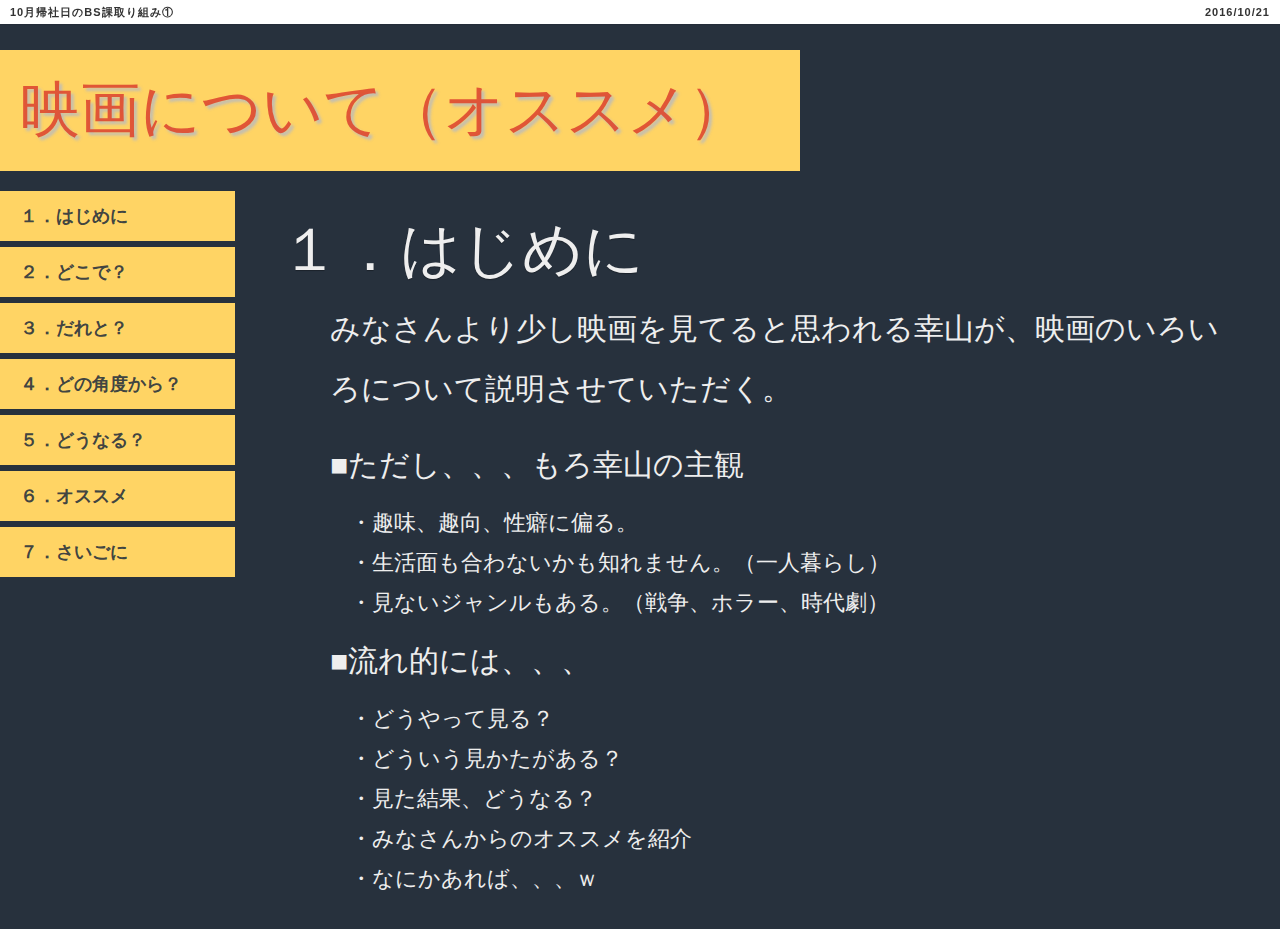
==== index.html @ 2b354aaf "修正" ====
<!DOCTYPE html>
<!--[if lt IE 7 ]> <html class="ie ie6 no-js" lang="en"> <![endif]-->
<!--[if IE 7 ]>    <html class="ie ie7 no-js" lang="en"> <![endif]-->
<!--[if IE 8 ]>    <html class="ie ie8 no-js" lang="en"> <![endif]-->
<!--[if IE 9 ]>    <html class="ie ie9 no-js" lang="en"> <![endif]-->
<!--[if gt IE 9]><!--><html class="no-js" lang="en"><!--<![endif]-->
	<head>
		<meta charset="UTF-8" />
		<meta http-equiv="X-UA-Compatible" content="IE=edge,chrome=1"> 
		<title>映画について（オススメ）</title>
		<meta name="viewport" content="width=device-width, initial-scale=1.0"> 
		<meta name="description" content="" />
		<meta name="keywords" content="" />
		<meta name="author" content="Your name" />
		<link rel="shortcut icon" href="../favicon.ico"> 
		<link rel="stylesheet" type="text/css" href="css/demo.css" />
		<link rel="stylesheet" type="text/css" href="css/style.css" />
		<link href='http://fonts.googleapis.com/css?family=Electrolize' rel='stylesheet' type='text/css' />
		<link href='http://fonts.googleapis.com/css?family=Alegreya' rel='stylesheet' type='text/css' />
		<link href='http://fonts.googleapis.com/css?family=Eczar' rel='stylesheet' type='text/css' />
	</head>
	<body>
		<!-- Codrops top bar -->
		<div class="codrops-top">
			<a href="index.html">
				<strong>10月帰社日のBS課取り組み①</strong>
			</a>
			<span class="right">
				<a href="index.html">
					<strong>2016/10/21</strong>
				</a>
			</span>
			<div class="clr"></div>
		</div><!--/ Codrops top bar -->
				
		<!-- Home -->
		<div id="home" class="content">
			<h2>１．はじめに</h2>
			<p>みなさんより少し映画を見てると思われる幸山が、映画のいろいろについて説明させていただく。</p><br>
			<p>■ただし、、、もろ幸山の主観</p><br>
			<p2>・趣味、趣向、性癖に偏る。</p2><br>
			<p2>・生活面も合わないかも知れません。（一人暮らし）</p2><br>
			<p2>・見ないジャンルもある。（戦争、ホラー、時代劇）</p2><br>
			<p>■流れ的には、、、</p><br>
			<p2>・どうやって見る？</p2><br>
			<p2>・どういう見かたがある？</p2><br>
			<p2>・見た結果、どうなる？</p2><br>
			<p2>・みなさんからのオススメを紹介</p2><br>
			<p2>・なにかあれば、、、ｗ</p2><br>
		</div>
		<!-- /Home -->

		<!-- Menu1 -->
		<div id="menu1" class="panel">
			<div class="content">
				<h2>２．どこで？</h2>
				<p>■ああああああ</p><br>
				<p2>・ほにゃららだよね？</p2><br>
			</div>
		</div>
		<!-- /Menu1 -->

		<!-- Menu2 -->
		<div id="menu2" class="panel">
			<div class="content">
				<h2>３．だれと？</h2>
				<p>■ああああああ</p><br>
				<p2>・ほにゃららだよね？</p2><br>
			</div>
		</div>
		<!-- /Menu2 -->

		<!-- Menu3 -->
		<div id="menu3" class="panel">
			<div class="content">
				<h2>４．どの角度から？</h2>
				<p>■ああああああ</p><br>
				<p2>・ほにゃららだよね？</p2><br>
			</div>
		</div>
		<!-- /Menu3 -->

		<!-- Menu4 -->
		<div id="menu4" class="panel">
			<div class="content">
				<h2>５．どうなる？</h2>
				<p>■ああああああ</p><br>
				<p2>・ほにゃららだよね？</p2><br>
			</div>
		</div>
		<!-- /Menu4 -->

		<!-- Menu5 -->
		<div id="menu5" class="panel">
			<div class="content">
				<h2>６．オススメ</h2>
				<p>■小形さん</p><br>
				<table class="brwsr2">
					<tbody>
						<tr>
							<th>タイトル</th>
							<td class="head">ジャンル</td>
							<td class="head">ストーリー</td>
							<td class="head">見た感想</td>
							<td class="head">備考</td>
						</tr>
						<tr>
							<td class="bar" colspan="5"></td>
						</tr>
						<tr>
							<th>君を忘れない</th>
							<td class="data">戦争映画</td>
							<td class="data"></td>
							<td class="data">キャストがキムタクや松村というあり得ない構成だが、意外と泣ける。個人的にはキムタクや松村の演技で泣いたことがショックでしばらくボー然としていた。</td>
							<td class="data"></td>
						</tr>
						<tr>
							<td class="bar" colspan="5"></td>
						</tr>
						<tr>
							<th>パコと魔法の絵本</th>
							<td class="data">ファンタジー？</td>
							<td class="data">半分ギャグのような映画、、、</td>
							<td class="data">キャスト1回見ている間に3，4回泣いたのは初めて。</td>
							<td class="data"></td>
						</tr>
					</tbody>
				</table>
				<br>
				<p>■山本さん</p><br>
				<table class="brwsr2">
					<tbody>
						<tr>
							<th>タイトル</th>
							<td class="head">ジャンル</td>
							<td class="head">ストーリー</td>
							<td class="head">見た感想</td>
							<td class="head">備考</td>
						</tr>
						<tr>
							<td class="bar" colspan="5"></td>
						</tr>
						<tr>
							<th>スタートレック Beyond</th>
							<td class="data">SFもの</td>
							<td class="data">不明www</td>
							<td class="data">まだ見ていません。というか来週から始まる映画です。スタートレックは好きでドラマから映画まで見ていました。前回のスター・トレック イントゥ・ダークネスから監督がJ・J・エイブラムスになり特に面白みが増しました。恐らくこの映画は予備知識がなくてもわかると思うので、ぜひ見てみてほしいですね。僕は必ず映画館で観ます!!!</td>
							<td class="data"></td>
						</tr>
					</tbody>
				</table>
				<br>
				<p>■鈴木さん（事務）</p><br>
				<table class="brwsr2">
					<tbody>
						<tr>
							<th>タイトル</th>
							<td class="head">ジャンル</td>
							<td class="head">ストーリー</td>
							<td class="head">見た感想</td>
							<td class="head">備考</td>
						</tr>
						<tr>
							<td class="bar" colspan="5"></td>
						</tr>
						<tr>
							<th>マレフィセント</th>
							<td class="data">ファンタジー？</td>
							<td class="data">眠れる森の美女の悪役マレフィセント目線で描いた物語</td>
							<td class="data">視点を変えると違った事も見えてくる、悪役に実は真実があったというのが個人的にお気に入り。</td>
							<td class="data"></td>
						</tr>
						<tr>
							<td class="bar" colspan="5"></td>
						</tr>
						<tr>
							<th>告白</th>
							<td class="data">ミステリー</td>
							<td class="data">ある教師が担任のクラスで、自分の子供を殺した犯人がこのクラスにいる、という告白から話が始まり心理的に事が進んでいく話。</td>
							<td class="data">精神的に怖いの一言。道徳的に考えされられる話だったけど、それに恐怖も加わって、見た後の疲労感が半端ない。</td>
							<td class="data"></td>
						</tr>
						<tr>
							<td class="bar" colspan="5"></td>
						</tr>
						<tr>
							<th>ディパーテッド</th>
							<td class="data">アクション？</td>
							<td class="data">警察のスパイとマフィアのスパイが互いに潜入する中、互いの存在に気付き始め、身を守る為スパイを探っていくという話。</td>
							<td class="data">ずっとハラハラしながら見ていたので、その緊張感が面白かった。</td>
							<td class="data"></td>
						</tr>
						<tr>
							<td class="bar" colspan="5"></td>
						</tr>
						<tr>
							<th>おくりびと</th>
							<td class="data">ヒューマン？</td>
							<td class="data">納棺師に転職した主人公が、仕事を通して人々の生や死に関わっていく話。</td>
							<td class="data">生きている事と死ぬ事について考えさせられた。納棺師を意識した事がなかったのでちょっと垣間見れたのがよかった。</td>
							<td class="data"></td>
						</tr>
					</tbody>
				</table>
				<br>
				<p>■川名さん</p><br>
				<table class="brwsr2">
					<tbody>
						<tr>
							<th>タイトル</th>
							<td class="head">ジャンル</td>
							<td class="head">ストーリー</td>
							<td class="head">見た感想</td>
							<td class="head">備考</td>
						</tr>
						<tr>
							<td class="bar" colspan="5"></td>
						</tr>
						<tr>
							<th>シン・ゴジラ</th>
							<td class="data">SF?</td>
							<td class="data">巨大未確認生物が東京を破壊するので何とかします。</td>
							<td class="data">今の日本にゴジラが出たらこんな感じだろうな？というのがリアルでした。</td>
							<td class="data"></td>
					</tbody>
				</table>
				<br>
				<p>■久保田くん</p><br>
				<table class="brwsr2">
					<tbody>
						<tr>
							<th>タイトル</th>
							<td class="head">ジャンル</td>
							<td class="head">ストーリー</td>
							<td class="head">見た感想</td>
							<td class="head">備考</td>
						</tr>
						<tr>
							<td class="bar" colspan="5"></td>
						</tr>
						<tr>
							<th>マイ・インターン（アン・ハサウェイ主演）</th>
							<td class="data">ヒューマン？</td>
							<td class="data">急成長するネット通販会社に高齢者がインターンシップするお話し。最初は遠ざけられていた高齢者が、後々、すごい活躍をみせる。</td>
							<td class="data">癒やされる。清々しくなる。自分も頑張るか！と思うようになる。アクション映画のように、迫力あるシーンや、大切なひとが亡くなるシーンが無いのに、感動してしまう作品。</td>
							<td class="data"></td>
						</tr>
					</tbody>
				</table>
				<br>
				<p>■池本さん</p><br>
				<table class="brwsr2">
					<tbody>
						<tr>
							<th>タイトル</th>
							<td class="head">ジャンル</td>
							<td class="head">ストーリー</td>
							<td class="head">見た感想</td>
							<td class="head">備考</td>
						</tr>
						<tr>
							<td class="bar" colspan="5"></td>
						</tr>
						<tr>
							<th>うしじまくん</th>
							<td class="data">闇金</td>
							<td class="data">闇金業者が底辺にお金を貸す話。</td>
							<td class="data">債務者になりたくない。ギャンブルはこわい。お金は大事。人間はどん欲だ。</td>
							<td class="data"></td>
						</tr>
						<tr>
							<td class="bar" colspan="5"></td>
						</tr>
						<tr>
							<th>パヒューム</th>
							<td class="data">香水</td>
							<td class="data">鼻がよすぎる人が香水に憑りつかれる話。最終的には人間を香水の材料にしてしまう。美女を使った香水は最高級のもので、つけるとすべての人が従うようになる。</td>
							<td class="data">人間はどん欲だ。</td>
							<td class="data"></td>
						</tr>
						<tr>
							<td class="bar" colspan="5"></td>
						</tr>
						<tr>
							<th>華麗なるギャツビー</th>
							<td class="data">大富豪、ラブストーリー</td>
							<td class="data">嘘だらけの大富豪が好きな人のために生きるが、世間体やお金の力に負けてしまう話。</td>
							<td class="data">人間はどん欲だ。</td>
							<td class="data"></td>
						</tr>
					</tbody>
				</table>
				<br>
				<p>■幸山</p><br>
				<table class="brwsr2">
					<tbody>
						<tr>
							<th>タイトル</th>
							<td class="head">ジャンル</td>
							<td class="head">ストーリー</td>
							<td class="head">見た感想</td>
							<td class="head">備考</td>
						</tr>
						<tr>
							<td class="bar" colspan="5"></td>
						</tr>
						<tr>
							<th>aaaaaaaaaaaaaaaaaa</th>
							<td class="data">aaaaaaaaaaaaaaaaaa</td>
							<td class="data">aaaaaaaaaaaaaaaaaa</td>
							<td class="data">aaaaaaaaaaaaaaaaaa</td>
							<td class="data">aaaaaaaaaaaaaaaaaa</td>
						</tr>
						<tr>
							<td class="bar" colspan="5"></td>
						</tr>
						<tr>
							<th>aaaaaaaaaaaaaaaaaa</th>
							<td class="data">aaaaaaaaaaaaaaaaaa</td>
							<td class="data">aaaaaaaaaaaaaaaaaa</td>
							<td class="data">aaaaaaaaaaaaaaaaaa</td>
							<td class="data">aaaaaaaaaaaaaaaaaa</td>
						</tr>
					</tbody>
				</table>
			</div>
		</div>
		<!-- /Menu5 -->

		<!-- Menu6 -->
		<div id="menu6" class="panel">
			<div class="content">
				<h2>７．さいごに</h2>
				<p>■ああああああ</p><br>
				<p2>・ほにゃららだよね？</p2><br>
			</div>
		</div>
		<!-- /Menu6 -->

		<!-- Header with Navigation -->
		<div id="header">
			<h1>映画について（オススメ）</h1>
			<ul id="navigation">
				<li><a id="link-home" href="#home">１．はじめに</a></li>
				<li><a id="link-menu1" href="#menu1">２．どこで？</a></li>
				<li><a id="link-menu2" href="#menu2">３．だれと？</a></li>
				<li><a id="link-menu3" href="#menu3">４．どの角度から？</a></li>
				<li><a id="link-menu4" href="#menu4">５．どうなる？</a></li>
				<li><a id="link-menu5" href="#menu5">６．オススメ</a></li>
				<li><a id="link-menu6" href="#menu6">７．さいごに</a></li>
			</ul>
		</div>

	</body>
</html>
---- css/demo.css ----
@CHARSET "utf-8";

/* CSS reset */
body,div,dl,dt,dd,ul,ol,li,h1,h2,h3,h4,h5,h6,pre,form,fieldset,input,textarea,p,blockquote,th,td { 
	margin:0;
	padding:0;
}
html,body {
	margin:0;
	padding:0;
}
table {
	border-collapse:collapse;
	border-spacing:0;
}
fieldset,img { 
	border:0;
}
input{
	border:1px solid #b0b0b0;
	padding:3px 5px 4px;
	color:#979797;
	width:190px;
}
address,caption,cite,code,dfn,th,var {
	font-style:normal;
	font-weight:normal;
}
ol,ul {
	list-style:none;
}
caption,th {
	text-align:left;
}
h1,h2,h3,h4,h5,h6 {
	font-size:100%;
	font-weight:normal;
}
q:before,q:after {
	content:'';
}
abbr,acronym { border:0;
}
/* General Demo Style */
body{
/*
	font-family: 'Eczar', '刻明朝 Regular', Meiryo UI, Arial, sans-serif;
	font-family: 'Eczar', 'ほのかアンティーク丸', Meiryo UI, Arial, sans-serif;
*/
	font-family: Meiryo UI, Arial, sans-serif;
	font-weight: 500;
	font-size: 15px;
	color: #fff;
}
a{
	text-decoration: none;
}
.clr{
	clear: both;
}
/* Top Bar Style */
.codrops-top{
	line-height: 24px;
	font-size: 11px;
	background: rgba(255, 255, 255, 1);
	text-transform: uppercase;
	z-index: 9999;
	position: fixed;
	top: 0px;
	left: 0px;
	width: 100%;
	height: 24px;
	box-shadow: 1px 0px 2px rgba(0,0,0,0.2);
	-webkit-animation: slideOut 0.5s ease-in-out 0.3s backwards;
	-moz-animation: slideOut 0.5s ease-in-out 0.3s backwards;
	-o-animation: slideOut 0.5s ease-in-out 0.3s backwards;
	-ms-animation: slideOut 0.5s ease-in-out 0.3s backwards;
	animation: slideOut 0.5s ease-in-out 0.3s backwards;
}
.codrops-top a{
	padding: 0px 10px;
	letter-spacing: 1px;
	color: #333;
	text-shadow: 0px 1px 1px #fff;
	display: block;
	float: left;
}
.codrops-top a:hover{
	background: #fff;
}
.codrops-top span.right{
	float: right;
}
.codrops-top span.right a{
	float: left;
	display: block;
}
/* Demo Buttons */
#codrops-demos{
    position: fixed;
	z-index: 2000;
	top: 50px;
	right: 50px;
}
#codrops-demos a{
    display: inline-block;
	font-size: 12px;
	width: 60px;
	height: 24px;
	color: #000;
	line-height: 24px;
	text-align: center;
	box-shadow: 1px 1px 2px rgba(0,0,0,0.2);
	background: rgba(255,255,255,0.9);
	text-transform: uppercase;
}
#codrops-demos a:hover{
	background: #ddd;
	color: #000;
}
#codrops-demos a.current-demo,
#codrops-demos a.current-demo:hover{
	background: #000;
	color: #fff;
	cursor: default;
}
@-webkit-keyframes slideOut{
	0%{top:-30px; opacity: 0;}
	100%{top:0px; opacity: 1;}
}
@-moz-keyframes slideOut{
	0%{top:-30px; opacity: 0;}
	100%{top:0px; opacity: 1;}
}
@-o-keyframes slideOut{
	0%{top:-30px; opacity: 0;}
	100%{top:0px; opacity: 1;}
}
@-ms-keyframes slideOut{
	0%{top:-30px; opacity: 0;}
	100%{top:0px; opacity: 1;}
}
@keyframes slideOut{
	0%{top:-30px; opacity: 0;}
	100%{top:0px; opacity: 1;}
}
---- css/style.css ----
html, body {
	height:100%;
}
body {
	width: 100%;
	background: #27313D;
}
#header{
	position: absolute;
	z-index: 2000;
	width: 800px;
	top: 50px;
}
#header h1{
	font-size: 60px;
	font-weight: 400;
	color: rgba(222,72,48,0.9);
	text-shadow: 3px 3px 3px rgba(187,187,187,0.9);
	padding: 20px;
	background: #FFD464;
}
#navigation {
	margin-top: 20px;
	width: 235px;
	display:block;
	list-style:none;
	z-index:3;
}
#navigation a{
	display: block;
	background: #FFD464;
	line-height: 50px;
	padding: 0px 20px;
	margin-bottom: 6px;
	color: rgba(39,49,61,0.9);
	font-size: 18px;
	font-weight: bold;
}
#navigation a:hover {
	background: #FFD464;
}
.content{
	right: 40px;
	left: 280px;
	top: 50px;
	position: absolute;
	padding-bottom: 30px;
}
.content h2{
	font-size: 60px;
	padding: 10px 0px 0px 0px;
	margin-top: 150px;
	color: #EEEEEE;
	text-shadow: 0px 1px 1px rgba(0,0,0,0.3);
}
.content p{
	font-size: 30px;
	line-height: 60px;
	color: #EEEEEE;
	display: inline-block;
	background: 1253A4;
	padding: 5px 0px 5px 50px;
	margin: 3px 0px;
}
.content p2{
	font-size: 22px;
	line-height: 24px;
	color: #EEEEEE;
	display: inline-block;
	background: 1253A4;
	padding: 5px 0px 5px 70px;
	margin: 3px 0px;
}
.panel{
	min-width: 100%;
	height: 98%;
	overflow-y: auto;
	overflow-x: hidden;
	margin-top: -150%;
	position: absolute;
	background: #27313D;
	box-shadow: 0px 4px 7px rgba(0,0,0,0.6);
	z-index: 2;
	-webkit-transition: all .8s ease-in-out;
	-moz-transition: all .8s ease-in-out;
	-o-transition: all .8s ease-in-out;
	transition: all .8s ease-in-out;
}
.panel:target{
	margin-top: 0%;
	background-color: #27313D;
}
#home:target ~ #header #navigation #link-home{
	color: rgba(222,72,48,0.9);
	text-shadow: 2px 2px 2px rgba(187,187,187,0.9);
	background: #FFD464;
	font-weight: bold;
}
#menu1:target ~ #header #navigation #link-menu1{
	color: rgba(222,72,48,0.9);
	text-shadow: 2px 2px 2px rgba(187,187,187,0.9);
	background: #FFD464;
	font-weight: bold;
}
#menu2:target ~ #header #navigation #link-menu2{
	color: rgba(222,72,48,0.9);
	text-shadow: 2px 2px 2px rgba(187,187,187,0.9);
	background: #FFD464;
	font-weight: bold;
}
#menu3:target ~ #header #navigation #link-menu3{
	color: rgba(222,72,48,0.9);
	text-shadow: 2px 2px 2px rgba(187,187,187,0.9);
	background: #FFD464;
	font-weight: bold;
}
	color: rgba(222,72,48,0.9);
	text-shadow: 2px 2px 2px rgba(187,187,187,0.9);
	background: #FFD464;
	font-weight: bold;
}
#menu5:target ~ #header #navigation #link-menu5{
	color: rgba(222,72,48,0.9);
	text-shadow: 2px 2px 2px rgba(187,187,187,0.9);
	background: #FFD464;
	font-weight: bold;
}
#menu6:target ~ #header #navigation #link-menu6{
	color: rgba(222,72,48,0.9);
	text-shadow: 2px 2px 2px rgba(187,187,187,0.9);
	background: #FFD464;
	font-weight: bold;
}
#works {
	padding: 15px 0px;
}
#works li{
	display: inline;
}
#works li a{
	padding-right: 10px;
}
#works img {
	box-shadow: 1px 1px 2px rgba(0,0,0,0.3);
	padding: 12px; 
	background: rgba(255,255,255,0.9);
}
#form p{
	background: #fff;
	color: #000;
}
#form input, #form textarea{
	background: #000;
	color: #fff;
	border: none;
}
#form textarea{
	width: 493px;
	height: 100px;
}
#form label{
	padding-right: 10px;
	float: left;
}
.footnote a{
	color: #ddd;
}
table.brwsr2 {
    margin: 10px 0px 10px 50px;;
    width: 1000px;
    border: none;
    border-top: solid 1px #666;
    border-bottom: solid 1px #666;
    border-collapse: separate;
    border-spacing: 0 10px;
    background: #f5f5f5;
}
 
table.brwsr2 th {
    vertical-align: middle;
    height: 53px;
    width: 124px;
    border-right: solid 1px #666;
    margin: 0;
    text-align: center;
    color: #333;
    font-size: 20px;
    font-weight: bold;
}
 
table.brwsr2 td.head {
    padding: 0;
    margin: 0;
    height: 53px;
    width: 100px;
    border: none;
    color: #666;
    font-size: 20px;
    line-height: 16px;
    text-align: center;
    vertical-align: middle;
    overflow: hidden;
}
 
table.brwsr2 td.data {
    padding: 5px;
    margin: 5px;
    height: 53px;
    width: 100px;
    border: none;
    color: #666;
    font-size: 20px;
    line-height: 18px;
    text-align: center;
    vertical-align: top;
    overflow: hidden;
}
 
table.brwsr2 td:fst-child {
    padding: 0 0 0 10px;
    vertical-align: middle;
}
 
table.brwsr2 td.bar {
    height: 1px;
    width: 100%;
    border-top: solid 1px #34495e;
}
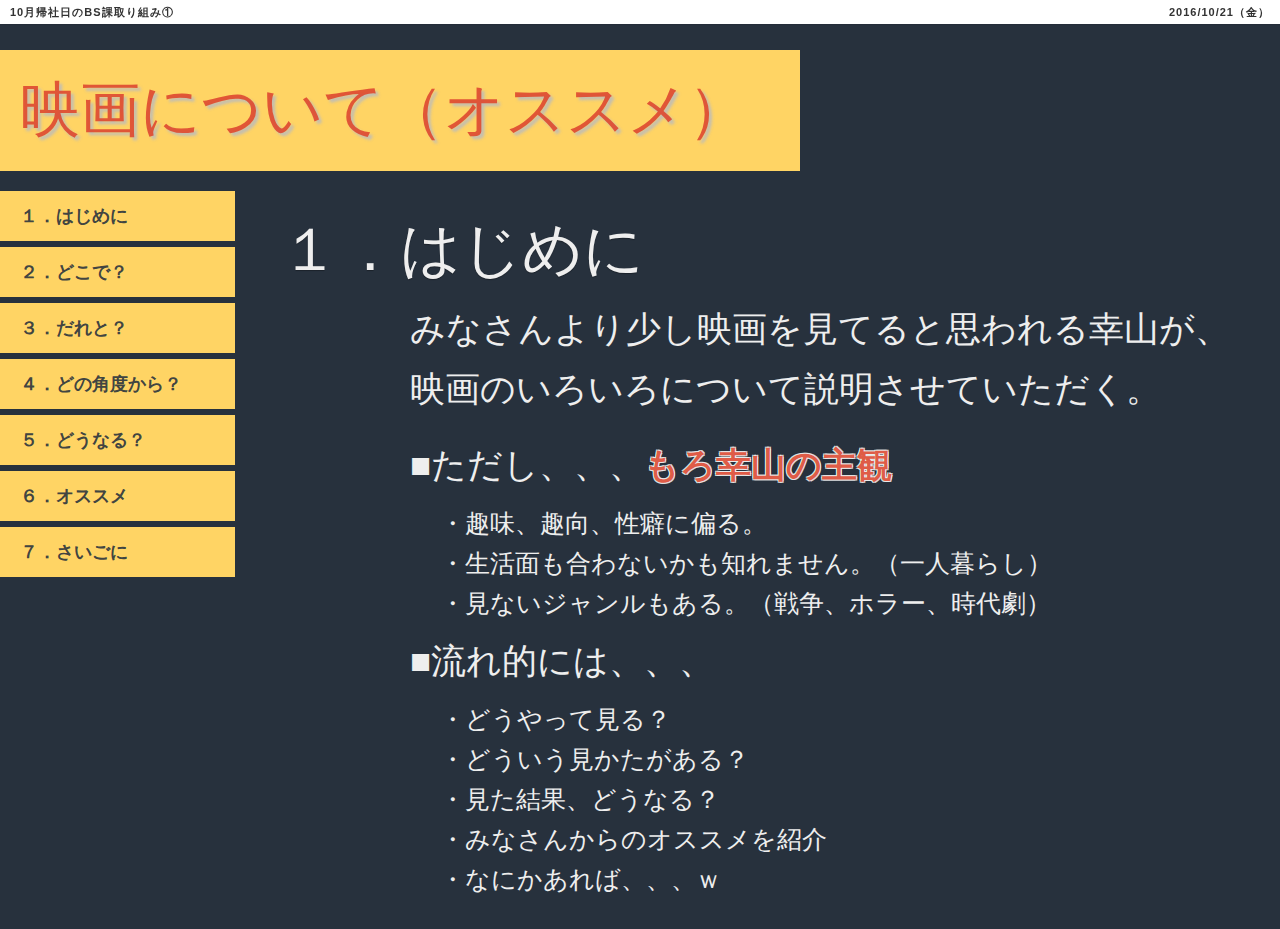
==== commit c640bfa0: "修正" ====
--- a/index.html
+++ b/index.html
@@ -15,9 +15,11 @@
 		<link rel="shortcut icon" href="../favicon.ico"> 
 		<link rel="stylesheet" type="text/css" href="css/demo.css" />
 		<link rel="stylesheet" type="text/css" href="css/style.css" />
+<!--
 		<link href='http://fonts.googleapis.com/css?family=Electrolize' rel='stylesheet' type='text/css' />
 		<link href='http://fonts.googleapis.com/css?family=Alegreya' rel='stylesheet' type='text/css' />
 		<link href='http://fonts.googleapis.com/css?family=Eczar' rel='stylesheet' type='text/css' />
+-->
 	</head>
 	<body>
 		<!-- Codrops top bar -->
@@ -27,7 +29,7 @@
 			</a>
 			<span class="right">
 				<a href="index.html">
-					<strong>2016/10/21</strong>
+					<strong>2016/10/21（金）</strong>
 				</a>
 			</span>
 			<div class="clr"></div>
@@ -37,7 +39,7 @@
 		<div id="home" class="content">
 			<h2>１．はじめに</h2>
 			<p>みなさんより少し映画を見てると思われる幸山が、映画のいろいろについて説明させていただく。</p><br>
-			<p>■ただし、、、もろ幸山の主観</p><br>
+			<p>■ただし、、、<p3>もろ幸山の主観</p3></p><br>
 			<p2>・趣味、趣向、性癖に偏る。</p2><br>
 			<p2>・生活面も合わないかも知れません。（一人暮らし）</p2><br>
 			<p2>・見ないジャンルもある。（戦争、ホラー、時代劇）</p2><br>
@@ -54,8 +56,21 @@
 		<div id="menu1" class="panel">
 			<div class="content">
 				<h2>２．どこで？</h2>
-				<p>■ああああああ</p><br>
-				<p2>・ほにゃららだよね？</p2><br>
+				<p>映画をどこで見るか？どこで見れるか？</p><br>
+				<p>■映画館で見る</p><br>
+				<p2>・映画館HPで<p3>予約して見る楽しみがある</p3></p2><br>
+				<p2>・<p3>大画面のスケールを感じれる</p3>（3D、4D、4DX）</p2><br>
+				<p2>・見に来ている人を観察できる</p2><br>
+				<p2>・人気度が確認できる</p2><br>
+				<p>■自宅で見る（レンタル）</p><br>
+				<p2>・まとめて借りて見ることができる</p2><br>
+				<p2>・<p3>だらだら見れる（止めてトイレにも行ける！）</p3></p2><br>
+				<p2>・吹き替えでも見れる</p2><br>
+				<p2>・<p3>とにかく楽！</p3></p2><br>
+				<p>■出先で見る</p><br>
+				<p2>・ビジネスホテル、旅館、その他ホテルとか</p2><br>
+				<p2>・おもにAVか？</p2><br>
+				<p2>・集中して見てられない？</p2><br>
 			</div>
 		</div>
 		<!-- /Menu1 -->
@@ -64,8 +79,14 @@
 		<div id="menu2" class="panel">
 			<div class="content">
 				<h2>３．だれと？</h2>
-				<p>■ああああああ</p><br>
-				<p2>・ほにゃららだよね？</p2><br>
+				<p>だれと見ますか？、、、見ませんか？</p><br>
+				<p>■いい人と見る（彼氏、彼女、友人、親兄弟、その他知り合い）</p><br>
+				<p2>・見る前、見ながら食べたり、小声で話しながら<p3>一緒に見れる</p3></p2><br>
+				<p2>・見た後に<p3>映画について共有できる</p3></p2><br>
+				<p>■一人で見る</p><br>
+				<p2>・だれにも気を使わずまったり集中できる</p2><br>
+				<p2>・意図せず<p3>泣いたりしてもいい</p3></p2><br>
+				<p2>・でも、映画の内容について<p3>一人で悶々と浸るしかない、、、</p3></p2><br>
 			</div>
 		</div>
 		<!-- /Menu2 -->
@@ -74,8 +95,20 @@
 		<div id="menu3" class="panel">
 			<div class="content">
 				<h2>４．どの角度から？</h2>
-				<p>■ああああああ</p><br>
-				<p2>・ほにゃららだよね？</p2><br>
+				<p>どんな映画を見るか？どんな風に、どんな角度から見るか？</p><br>
+				<p>■<p3>その時に見たい映画を見る</p3></p><br>
+				<p2>・これに勝るものなし！</p2><br>
+				<p>■邦画を見る</p><br>
+				<p2>・字幕を見る必要がないなので楽</p2><br>
+				<p2>・<p3>ストーリーに入り込める感じ</p3>がする</p2><br>
+				<p>■洋画を見る</p><br>
+				<p2>・現実離れしてる感じはあるかも、、、</p2><br>
+				<p2>・<p3>吹き替え＆字幕が結構面白い！</p3></p2><br>
+				<p>■俳優、監督で見る</p><br>
+				<p2>・好きな俳優、監督を決めて見てみる</p2><br>
+				<p2>（例）ロバートデニーロ、クリントイーストウッド、ディカプリオ、スコセッシ、北野たけし、等</p2><br>
+				<p>■シリーズ作品で見る</p><br>
+				<p2>（例）スターウォーズ、エイリアン、仁義なき戦い、BTTF、等</p2><br>
 			</div>
 		</div>
 		<!-- /Menu3 -->
@@ -84,8 +117,20 @@
 		<div id="menu4" class="panel">
 			<div class="content">
 				<h2>５．どうなる？</h2>
-				<p>■ああああああ</p><br>
-				<p2>・ほにゃららだよね？</p2><br>
+				<p>映画を見た結果、どうなるか？</p><br>
+				<p>■<p3>感じる（感情、考える）</p3></p><br>
+				<p2>・感動する（じーんとして、涙が出たり）</p2><br>
+				<p2>・自分の立場と重ね合わせてみたり、、、</p2><br>
+				<p>■行動する</p><br>
+				<p2>・同じものを買ってみたり、その場所に行ってみたり</p2><br>
+				<p2>・腕立て伏せをやってみたり（特にカンフー映画の後）</p2><br>
+				<br>
+				<p><p3>何かを感じるはず！</p3></p><br>
+				<p><p3>そして、また映画を見るきっかけとして、、、</p3></p><br>
+				<p>■映画を調べてみる</p><br>
+				<p2>・その映画の出発点</p2><br>
+				<p2>・俳優、監督で遡って見てみる</p2><br>
+				<p>というのもいいかも知れません。。。</p><br>
 			</div>
 		</div>
 		<!-- /Menu4 -->
@@ -331,8 +376,15 @@
 		<div id="menu6" class="panel">
 			<div class="content">
 				<h2>７．さいごに</h2>
-				<p>■ああああああ</p><br>
-				<p2>・ほにゃららだよね？</p2><br>
+				<br>
+				<p><p3>何かの映画を見てみたいと思いましたか？</p3></p><br>
+				<br>
+				<p>■仕事に疲れた時のリフレッシュ</p><br>
+				<p>■元気がない時のモチベーションアップ</p><br>
+				<p>■映画の中から何かを見出してステップアップ</p><br>
+				<p>■ヒマな時間の有効活用</p><br>
+				<br>
+				<p>以上！！</p><br>
 			</div>
 		</div>
 		<!-- /Menu6 -->
--- a/css/style.css
+++ b/css/style.css
@@ -54,22 +54,34 @@
 	text-shadow: 0px 1px 1px rgba(0,0,0,0.3);
 }
 .content p{
-	font-size: 30px;
+	font-size: 35px;
 	line-height: 60px;
 	color: #EEEEEE;
 	display: inline-block;
 	background: 1253A4;
-	padding: 5px 0px 5px 50px;
+	padding: 5px 0px 5px 130px;
 	margin: 3px 0px;
 }
 .content p2{
-	font-size: 22px;
+	font-size: 25px;
 	line-height: 24px;
 	color: #EEEEEE;
 	display: inline-block;
 	background: 1253A4;
-	padding: 5px 0px 5px 70px;
+	padding: 5px 0px 5px 160px;
 	margin: 3px 0px;
+}
+.content p3{
+	line-height: 24px;
+	display: inline-block;
+	background: 1253A4;
+	font-weight: bold;
+	color: rgba(222,72,48,0.9);
+	text-shadow:
+		-1px -1px rgba(238,238,238,0.9),
+		1px -1px rgba(238,238,238,0.9),
+		-1px 1px rgba(238,238,238,0.9),
+		1px 1px rgba(238,238,238,0.9);
 }
 .panel{
 	min-width: 100%;
@@ -166,8 +178,8 @@
 	color: #ddd;
 }
 table.brwsr2 {
-    margin: 10px 0px 10px 50px;;
-    width: 1000px;
+    margin: 10px 0px 10px 170px;
+    width: 1200px;
     border: none;
     border-top: solid 1px #666;
     border-bottom: solid 1px #666;
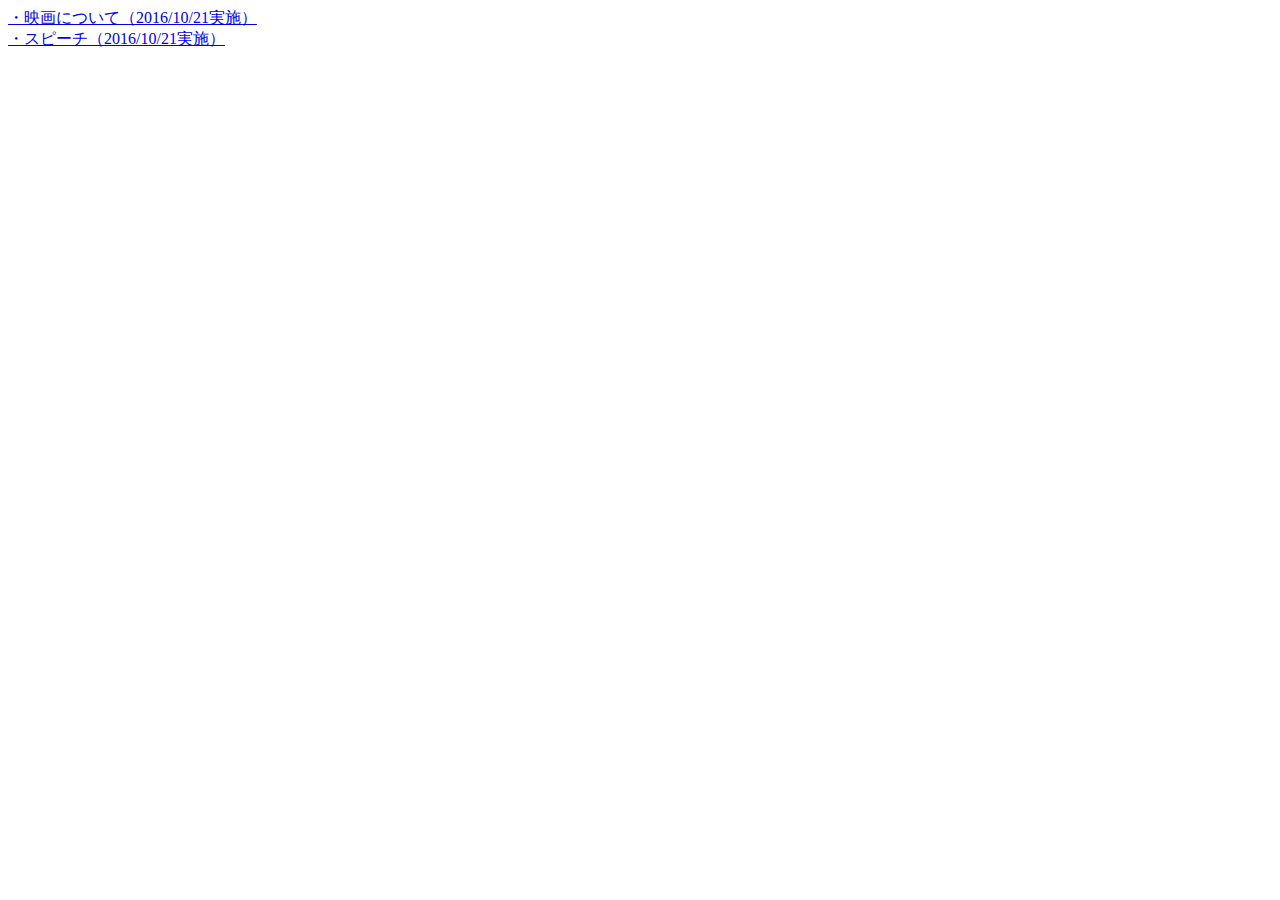
==== commit b52f1eb7: "ファイル修正" ====
--- a/index.html
+++ b/index.html
@@ -1,407 +1,21 @@
 <!DOCTYPE html>
-<!--[if lt IE 7 ]> <html class="ie ie6 no-js" lang="en"> <![endif]-->
-<!--[if IE 7 ]>    <html class="ie ie7 no-js" lang="en"> <![endif]-->
-<!--[if IE 8 ]>    <html class="ie ie8 no-js" lang="en"> <![endif]-->
-<!--[if IE 9 ]>    <html class="ie ie9 no-js" lang="en"> <![endif]-->
-<!--[if gt IE 9]><!--><html class="no-js" lang="en"><!--<![endif]-->
+<html lang="jp">
 	<head>
 		<meta charset="UTF-8" />
 		<meta http-equiv="X-UA-Compatible" content="IE=edge,chrome=1"> 
-		<title>映画について（オススメ）</title>
-		<meta name="viewport" content="width=device-width, initial-scale=1.0"> 
+		<title>メイン</title>
 		<meta name="description" content="" />
 		<meta name="keywords" content="" />
 		<meta name="author" content="Your name" />
 		<link rel="shortcut icon" href="../favicon.ico"> 
-		<link rel="stylesheet" type="text/css" href="css/demo.css" />
-		<link rel="stylesheet" type="text/css" href="css/style.css" />
-<!--
-		<link href='http://fonts.googleapis.com/css?family=Electrolize' rel='stylesheet' type='text/css' />
-		<link href='http://fonts.googleapis.com/css?family=Alegreya' rel='stylesheet' type='text/css' />
-		<link href='http://fonts.googleapis.com/css?family=Eczar' rel='stylesheet' type='text/css' />
--->
 	</head>
 	<body>
-		<!-- Codrops top bar -->
-		<div class="codrops-top">
-			<a href="index.html">
-				<strong>10月帰社日のBS課取り組み①</strong>
-			</a>
-			<span class="right">
-				<a href="index.html">
-					<strong>2016/10/21（金）</strong>
-				</a>
-			</span>
-			<div class="clr"></div>
-		</div><!--/ Codrops top bar -->
-				
-		<!-- Home -->
-		<div id="home" class="content">
-			<h2>１．はじめに</h2>
-			<p>みなさんより少し映画を見てると思われる幸山が、映画のいろいろについて説明させていただく。</p><br>
-			<p>■ただし、、、<p3>もろ幸山の主観</p3></p><br>
-			<p2>・趣味、趣向、性癖に偏る。</p2><br>
-			<p2>・生活面も合わないかも知れません。（一人暮らし）</p2><br>
-			<p2>・見ないジャンルもある。（戦争、ホラー、時代劇）</p2><br>
-			<p>■流れ的には、、、</p><br>
-			<p2>・どうやって見る？</p2><br>
-			<p2>・どういう見かたがある？</p2><br>
-			<p2>・見た結果、どうなる？</p2><br>
-			<p2>・みなさんからのオススメを紹介</p2><br>
-			<p2>・なにかあれば、、、ｗ</p2><br>
-		</div>
-		<!-- /Home -->
-
-		<!-- Menu1 -->
-		<div id="menu1" class="panel">
-			<div class="content">
-				<h2>２．どこで？</h2>
-				<p>映画をどこで見るか？どこで見れるか？</p><br>
-				<p>■映画館で見る</p><br>
-				<p2>・映画館HPで<p3>予約して見る楽しみがある</p3></p2><br>
-				<p2>・<p3>大画面のスケールを感じれる</p3>（3D、4D、4DX）</p2><br>
-				<p2>・見に来ている人を観察できる</p2><br>
-				<p2>・人気度が確認できる</p2><br>
-				<p>■自宅で見る（レンタル）</p><br>
-				<p2>・まとめて借りて見ることができる</p2><br>
-				<p2>・<p3>だらだら見れる（止めてトイレにも行ける！）</p3></p2><br>
-				<p2>・吹き替えでも見れる</p2><br>
-				<p2>・<p3>とにかく楽！</p3></p2><br>
-				<p>■出先で見る</p><br>
-				<p2>・ビジネスホテル、旅館、その他ホテルとか</p2><br>
-				<p2>・おもにAVか？</p2><br>
-				<p2>・集中して見てられない？</p2><br>
-			</div>
-		</div>
-		<!-- /Menu1 -->
-
-		<!-- Menu2 -->
-		<div id="menu2" class="panel">
-			<div class="content">
-				<h2>３．だれと？</h2>
-				<p>だれと見ますか？、、、見ませんか？</p><br>
-				<p>■いい人と見る（彼氏、彼女、友人、親兄弟、その他知り合い）</p><br>
-				<p2>・見る前、見ながら食べたり、小声で話しながら<p3>一緒に見れる</p3></p2><br>
-				<p2>・見た後に<p3>映画について共有できる</p3></p2><br>
-				<p>■一人で見る</p><br>
-				<p2>・だれにも気を使わずまったり集中できる</p2><br>
-				<p2>・意図せず<p3>泣いたりしてもいい</p3></p2><br>
-				<p2>・でも、映画の内容について<p3>一人で悶々と浸るしかない、、、</p3></p2><br>
-			</div>
-		</div>
-		<!-- /Menu2 -->
-
-		<!-- Menu3 -->
-		<div id="menu3" class="panel">
-			<div class="content">
-				<h2>４．どの角度から？</h2>
-				<p>どんな映画を見るか？どんな風に、どんな角度から見るか？</p><br>
-				<p>■<p3>その時に見たい映画を見る</p3></p><br>
-				<p2>・これに勝るものなし！</p2><br>
-				<p>■邦画を見る</p><br>
-				<p2>・字幕を見る必要がないなので楽</p2><br>
-				<p2>・<p3>ストーリーに入り込める感じ</p3>がする</p2><br>
-				<p>■洋画を見る</p><br>
-				<p2>・現実離れしてる感じはあるかも、、、</p2><br>
-				<p2>・<p3>吹き替え＆字幕が結構面白い！</p3></p2><br>
-				<p>■俳優、監督で見る</p><br>
-				<p2>・好きな俳優、監督を決めて見てみる</p2><br>
-				<p2>（例）ロバートデニーロ、クリントイーストウッド、ディカプリオ、スコセッシ、北野たけし、等</p2><br>
-				<p>■シリーズ作品で見る</p><br>
-				<p2>（例）スターウォーズ、エイリアン、仁義なき戦い、BTTF、等</p2><br>
-			</div>
-		</div>
-		<!-- /Menu3 -->
-
-		<!-- Menu4 -->
-		<div id="menu4" class="panel">
-			<div class="content">
-				<h2>５．どうなる？</h2>
-				<p>映画を見た結果、どうなるか？</p><br>
-				<p>■<p3>感じる（感情、考える）</p3></p><br>
-				<p2>・感動する（じーんとして、涙が出たり）</p2><br>
-				<p2>・自分の立場と重ね合わせてみたり、、、</p2><br>
-				<p>■行動する</p><br>
-				<p2>・同じものを買ってみたり、その場所に行ってみたり</p2><br>
-				<p2>・腕立て伏せをやってみたり（特にカンフー映画の後）</p2><br>
-				<br>
-				<p><p3>何かを感じるはず！</p3></p><br>
-				<p><p3>そして、また映画を見るきっかけとして、、、</p3></p><br>
-				<p>■映画を調べてみる</p><br>
-				<p2>・その映画の出発点</p2><br>
-				<p2>・俳優、監督で遡って見てみる</p2><br>
-				<p>というのもいいかも知れません。。。</p><br>
-			</div>
-		</div>
-		<!-- /Menu4 -->
-
-		<!-- Menu5 -->
-		<div id="menu5" class="panel">
-			<div class="content">
-				<h2>６．オススメ</h2>
-				<p>■小形さん</p><br>
-				<table class="brwsr2">
-					<tbody>
-						<tr>
-							<th>タイトル</th>
-							<td class="head">ジャンル</td>
-							<td class="head">ストーリー</td>
-							<td class="head">見た感想</td>
-							<td class="head">備考</td>
-						</tr>
-						<tr>
-							<td class="bar" colspan="5"></td>
-						</tr>
-						<tr>
-							<th>君を忘れない</th>
-							<td class="data">戦争映画</td>
-							<td class="data"></td>
-							<td class="data">キャストがキムタクや松村というあり得ない構成だが、意外と泣ける。個人的にはキムタクや松村の演技で泣いたことがショックでしばらくボー然としていた。</td>
-							<td class="data"></td>
-						</tr>
-						<tr>
-							<td class="bar" colspan="5"></td>
-						</tr>
-						<tr>
-							<th>パコと魔法の絵本</th>
-							<td class="data">ファンタジー？</td>
-							<td class="data">半分ギャグのような映画、、、</td>
-							<td class="data">キャスト1回見ている間に3，4回泣いたのは初めて。</td>
-							<td class="data"></td>
-						</tr>
-					</tbody>
-				</table>
-				<br>
-				<p>■山本さん</p><br>
-				<table class="brwsr2">
-					<tbody>
-						<tr>
-							<th>タイトル</th>
-							<td class="head">ジャンル</td>
-							<td class="head">ストーリー</td>
-							<td class="head">見た感想</td>
-							<td class="head">備考</td>
-						</tr>
-						<tr>
-							<td class="bar" colspan="5"></td>
-						</tr>
-						<tr>
-							<th>スタートレック Beyond</th>
-							<td class="data">SFもの</td>
-							<td class="data">不明www</td>
-							<td class="data">まだ見ていません。というか来週から始まる映画です。スタートレックは好きでドラマから映画まで見ていました。前回のスター・トレック イントゥ・ダークネスから監督がJ・J・エイブラムスになり特に面白みが増しました。恐らくこの映画は予備知識がなくてもわかると思うので、ぜひ見てみてほしいですね。僕は必ず映画館で観ます!!!</td>
-							<td class="data"></td>
-						</tr>
-					</tbody>
-				</table>
-				<br>
-				<p>■鈴木さん（事務）</p><br>
-				<table class="brwsr2">
-					<tbody>
-						<tr>
-							<th>タイトル</th>
-							<td class="head">ジャンル</td>
-							<td class="head">ストーリー</td>
-							<td class="head">見た感想</td>
-							<td class="head">備考</td>
-						</tr>
-						<tr>
-							<td class="bar" colspan="5"></td>
-						</tr>
-						<tr>
-							<th>マレフィセント</th>
-							<td class="data">ファンタジー？</td>
-							<td class="data">眠れる森の美女の悪役マレフィセント目線で描いた物語</td>
-							<td class="data">視点を変えると違った事も見えてくる、悪役に実は真実があったというのが個人的にお気に入り。</td>
-							<td class="data"></td>
-						</tr>
-						<tr>
-							<td class="bar" colspan="5"></td>
-						</tr>
-						<tr>
-							<th>告白</th>
-							<td class="data">ミステリー</td>
-							<td class="data">ある教師が担任のクラスで、自分の子供を殺した犯人がこのクラスにいる、という告白から話が始まり心理的に事が進んでいく話。</td>
-							<td class="data">精神的に怖いの一言。道徳的に考えされられる話だったけど、それに恐怖も加わって、見た後の疲労感が半端ない。</td>
-							<td class="data"></td>
-						</tr>
-						<tr>
-							<td class="bar" colspan="5"></td>
-						</tr>
-						<tr>
-							<th>ディパーテッド</th>
-							<td class="data">アクション？</td>
-							<td class="data">警察のスパイとマフィアのスパイが互いに潜入する中、互いの存在に気付き始め、身を守る為スパイを探っていくという話。</td>
-							<td class="data">ずっとハラハラしながら見ていたので、その緊張感が面白かった。</td>
-							<td class="data"></td>
-						</tr>
-						<tr>
-							<td class="bar" colspan="5"></td>
-						</tr>
-						<tr>
-							<th>おくりびと</th>
-							<td class="data">ヒューマン？</td>
-							<td class="data">納棺師に転職した主人公が、仕事を通して人々の生や死に関わっていく話。</td>
-							<td class="data">生きている事と死ぬ事について考えさせられた。納棺師を意識した事がなかったのでちょっと垣間見れたのがよかった。</td>
-							<td class="data"></td>
-						</tr>
-					</tbody>
-				</table>
-				<br>
-				<p>■川名さん</p><br>
-				<table class="brwsr2">
-					<tbody>
-						<tr>
-							<th>タイトル</th>
-							<td class="head">ジャンル</td>
-							<td class="head">ストーリー</td>
-							<td class="head">見た感想</td>
-							<td class="head">備考</td>
-						</tr>
-						<tr>
-							<td class="bar" colspan="5"></td>
-						</tr>
-						<tr>
-							<th>シン・ゴジラ</th>
-							<td class="data">SF?</td>
-							<td class="data">巨大未確認生物が東京を破壊するので何とかします。</td>
-							<td class="data">今の日本にゴジラが出たらこんな感じだろうな？というのがリアルでした。</td>
-							<td class="data"></td>
-					</tbody>
-				</table>
-				<br>
-				<p>■久保田くん</p><br>
-				<table class="brwsr2">
-					<tbody>
-						<tr>
-							<th>タイトル</th>
-							<td class="head">ジャンル</td>
-							<td class="head">ストーリー</td>
-							<td class="head">見た感想</td>
-							<td class="head">備考</td>
-						</tr>
-						<tr>
-							<td class="bar" colspan="5"></td>
-						</tr>
-						<tr>
-							<th>マイ・インターン（アン・ハサウェイ主演）</th>
-							<td class="data">ヒューマン？</td>
-							<td class="data">急成長するネット通販会社に高齢者がインターンシップするお話し。最初は遠ざけられていた高齢者が、後々、すごい活躍をみせる。</td>
-							<td class="data">癒やされる。清々しくなる。自分も頑張るか！と思うようになる。アクション映画のように、迫力あるシーンや、大切なひとが亡くなるシーンが無いのに、感動してしまう作品。</td>
-							<td class="data"></td>
-						</tr>
-					</tbody>
-				</table>
-				<br>
-				<p>■池本さん</p><br>
-				<table class="brwsr2">
-					<tbody>
-						<tr>
-							<th>タイトル</th>
-							<td class="head">ジャンル</td>
-							<td class="head">ストーリー</td>
-							<td class="head">見た感想</td>
-							<td class="head">備考</td>
-						</tr>
-						<tr>
-							<td class="bar" colspan="5"></td>
-						</tr>
-						<tr>
-							<th>うしじまくん</th>
-							<td class="data">闇金</td>
-							<td class="data">闇金業者が底辺にお金を貸す話。</td>
-							<td class="data">債務者になりたくない。ギャンブルはこわい。お金は大事。人間はどん欲だ。</td>
-							<td class="data"></td>
-						</tr>
-						<tr>
-							<td class="bar" colspan="5"></td>
-						</tr>
-						<tr>
-							<th>パヒューム</th>
-							<td class="data">香水</td>
-							<td class="data">鼻がよすぎる人が香水に憑りつかれる話。最終的には人間を香水の材料にしてしまう。美女を使った香水は最高級のもので、つけるとすべての人が従うようになる。</td>
-							<td class="data">人間はどん欲だ。</td>
-							<td class="data"></td>
-						</tr>
-						<tr>
-							<td class="bar" colspan="5"></td>
-						</tr>
-						<tr>
-							<th>華麗なるギャツビー</th>
-							<td class="data">大富豪、ラブストーリー</td>
-							<td class="data">嘘だらけの大富豪が好きな人のために生きるが、世間体やお金の力に負けてしまう話。</td>
-							<td class="data">人間はどん欲だ。</td>
-							<td class="data"></td>
-						</tr>
-					</tbody>
-				</table>
-				<br>
-				<p>■幸山</p><br>
-				<table class="brwsr2">
-					<tbody>
-						<tr>
-							<th>タイトル</th>
-							<td class="head">ジャンル</td>
-							<td class="head">ストーリー</td>
-							<td class="head">見た感想</td>
-							<td class="head">備考</td>
-						</tr>
-						<tr>
-							<td class="bar" colspan="5"></td>
-						</tr>
-						<tr>
-							<th>aaaaaaaaaaaaaaaaaa</th>
-							<td class="data">aaaaaaaaaaaaaaaaaa</td>
-							<td class="data">aaaaaaaaaaaaaaaaaa</td>
-							<td class="data">aaaaaaaaaaaaaaaaaa</td>
-							<td class="data">aaaaaaaaaaaaaaaaaa</td>
-						</tr>
-						<tr>
-							<td class="bar" colspan="5"></td>
-						</tr>
-						<tr>
-							<th>aaaaaaaaaaaaaaaaaa</th>
-							<td class="data">aaaaaaaaaaaaaaaaaa</td>
-							<td class="data">aaaaaaaaaaaaaaaaaa</td>
-							<td class="data">aaaaaaaaaaaaaaaaaa</td>
-							<td class="data">aaaaaaaaaaaaaaaaaa</td>
-						</tr>
-					</tbody>
-				</table>
-			</div>
-		</div>
-		<!-- /Menu5 -->
-
-		<!-- Menu6 -->
-		<div id="menu6" class="panel">
-			<div class="content">
-				<h2>７．さいごに</h2>
-				<br>
-				<p><p3>何かの映画を見てみたいと思いましたか？</p3></p><br>
-				<br>
-				<p>■仕事に疲れた時のリフレッシュ</p><br>
-				<p>■元気がない時のモチベーションアップ</p><br>
-				<p>■映画の中から何かを見出してステップアップ</p><br>
-				<p>■ヒマな時間の有効活用</p><br>
-				<br>
-				<p>以上！！</p><br>
-			</div>
-		</div>
-		<!-- /Menu6 -->
-
-		<!-- Header with Navigation -->
-		<div id="header">
-			<h1>映画について（オススメ）</h1>
-			<ul id="navigation">
-				<li><a id="link-home" href="#home">１．はじめに</a></li>
-				<li><a id="link-menu1" href="#menu1">２．どこで？</a></li>
-				<li><a id="link-menu2" href="#menu2">３．だれと？</a></li>
-				<li><a id="link-menu3" href="#menu3">４．どの角度から？</a></li>
-				<li><a id="link-menu4" href="#menu4">５．どうなる？</a></li>
-				<li><a id="link-menu5" href="#menu5">６．オススメ</a></li>
-				<li><a id="link-menu6" href="#menu6">７．さいごに</a></li>
-			</ul>
-		</div>
-
+		<a href="./201610_movie/index.html">
+			・映画について（2016/10/21実施）
+		</a>
+		<br>
+		<a href="./201610_speak/index.html">
+			・スピーチ（2016/10/21実施）
+		</a>
 	</body>
 </html>
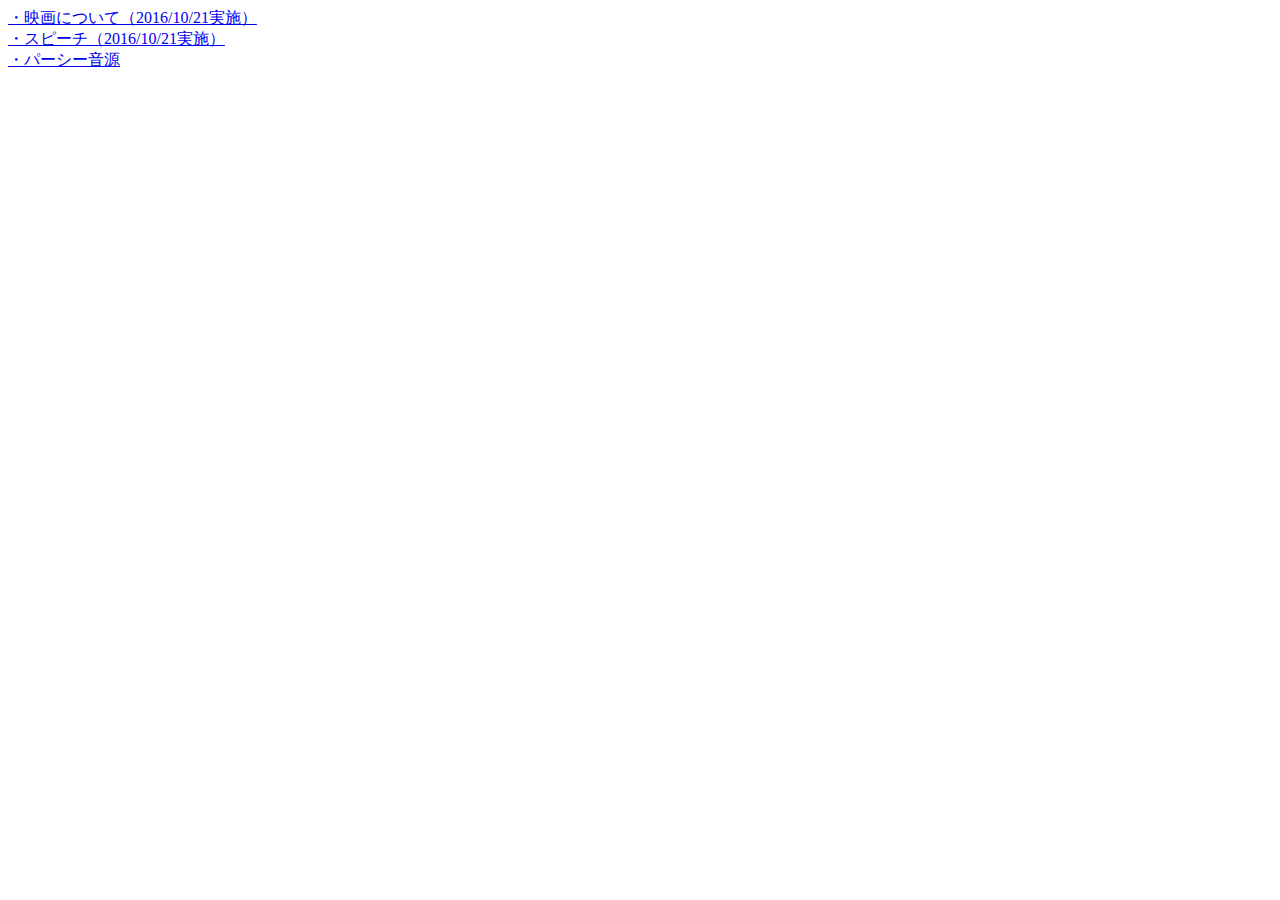
==== commit 67d5c816: "Update index.html" ====
--- a/index.html
+++ b/index.html
@@ -17,5 +17,9 @@
 		<a href="./201610_speak/index.html">
 			・スピーチ（2016/10/21実施）
 		</a>
+		<br>
+		<a href="./percy">
+			・パーシー音源
+		</a>
 	</body>
 </html>
